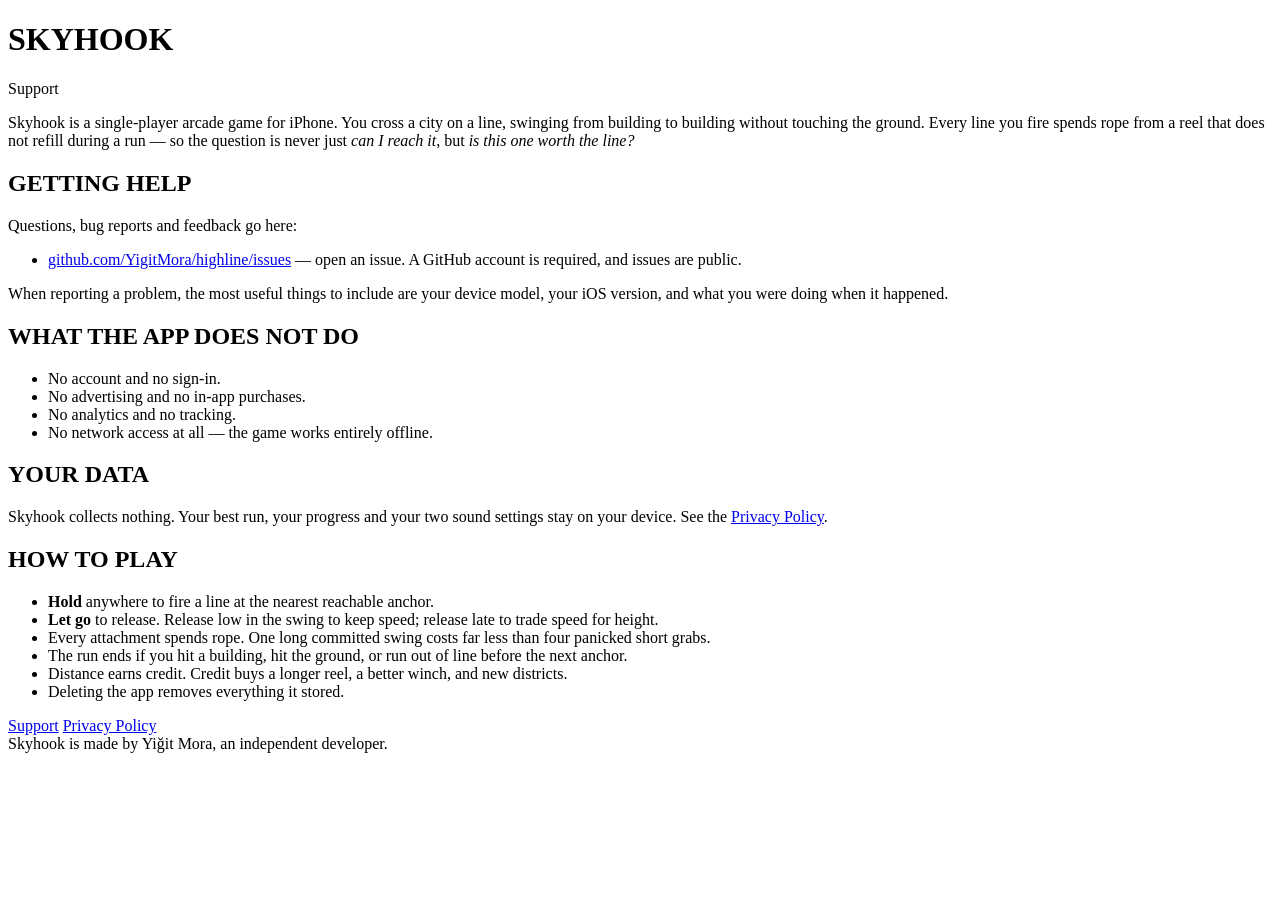
==== index.html @ b7bdbd47 "Support and privacy pages" ====
<!doctype html>
<html lang="en">
<head>
<meta charset="utf-8">
<meta name="viewport" content="width=device-width, initial-scale=1">
<title>Skyhook — Support</title>
<link rel="stylesheet" href="style.css">
</head>
<body>
<main>
  <h1>SKYHOOK</h1>
  <p class="sub">Support</p>

  <p>Skyhook is a single-player arcade game for iPhone. You cross a city on a line, swinging from building to building without touching the ground. Every line you fire spends rope from a reel that does not refill during a run — so the question is never just <em>can I reach it</em>, but <em>is this one worth the line?</em></p>

  <h2>GETTING HELP</h2>
  <p>Questions, bug reports and feedback go here:</p>
  <ul>
    <li><a href="https://github.com/YigitMora/highline/issues">github.com/YigitMora/highline/issues</a>
        — open an issue. A GitHub account is required, and issues are public.</li>
  </ul>
  <p>When reporting a problem, the most useful things to include are your device model, your iOS
  version, and what you were doing when it happened.</p>

  <h2>WHAT THE APP DOES NOT DO</h2>
  <ul>
    <li>No account and no sign-in.</li>
    <li>No advertising and no in-app purchases.</li>
    <li>No analytics and no tracking.</li>
    <li>No network access at all — the game works entirely offline.</li>
  </ul>

  <h2>YOUR DATA</h2>
  <p>Skyhook collects nothing. Your best run, your progress and your two sound settings stay on your
  device. See the <a href="privacy.html">Privacy Policy</a>.</p>

  <h2>HOW TO PLAY</h2>
  <ul>
    <li><strong>Hold</strong> anywhere to fire a line at the nearest reachable anchor.</li>
    <li><strong>Let go</strong> to release. Release low in the swing to keep speed; release late to trade speed for height.</li>
    <li>Every attachment spends rope. One long committed swing costs far less than four panicked short grabs.</li>
    <li>The run ends if you hit a building, hit the ground, or run out of line before the next anchor.</li>
    <li>Distance earns credit. Credit buys a longer reel, a better winch, and new districts.</li>
    <li>Deleting the app removes everything it stored.</li>
  </ul>

  <nav>
    <a href="index.html">Support</a>
    <a href="privacy.html">Privacy Policy</a>
  </nav>
  <footer>Skyhook is made by Yi&#287;it Mora, an independent developer.</footer>
</main>
</body>
</html>
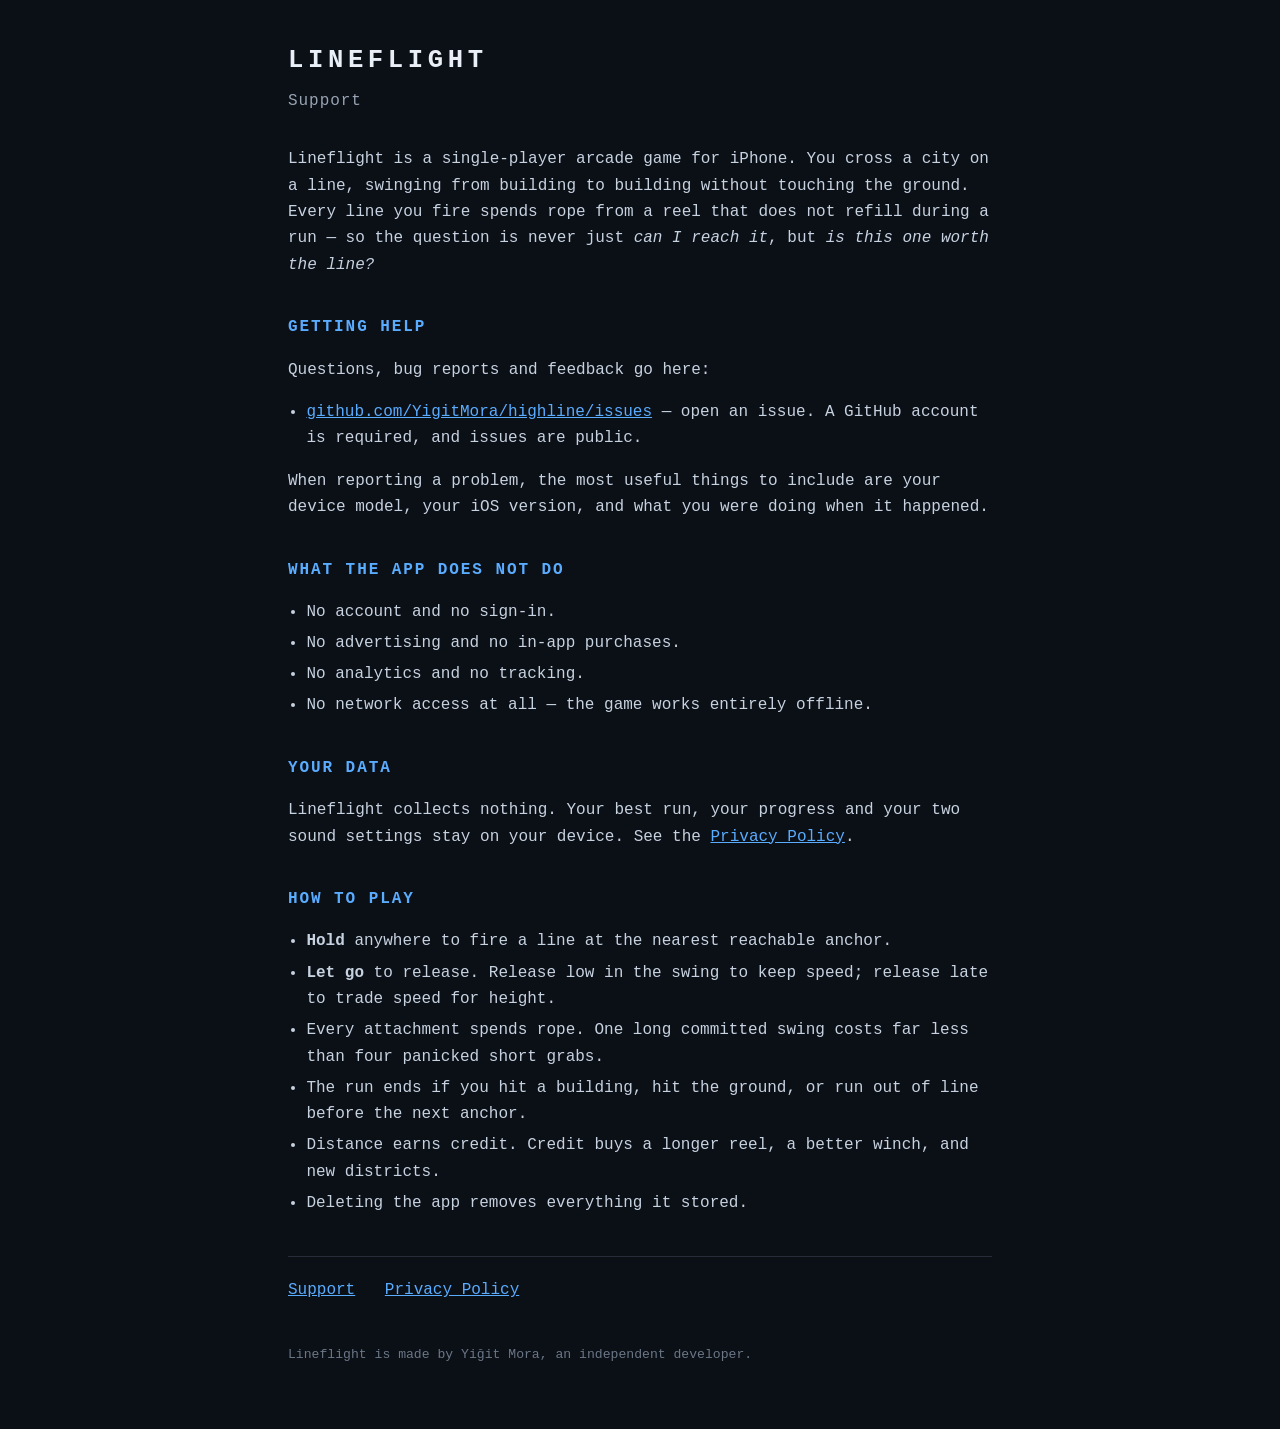
==== commit 299490e9: "Consumer name update" ====
--- a/index.html
+++ b/index.html
@@ -3,15 +3,15 @@
 <head>
 <meta charset="utf-8">
 <meta name="viewport" content="width=device-width, initial-scale=1">
-<title>Skyhook — Support</title>
+<title>Lineflight — Support</title>
 <link rel="stylesheet" href="style.css">
 </head>
 <body>
 <main>
-  <h1>SKYHOOK</h1>
+  <h1>LINEFLIGHT</h1>
   <p class="sub">Support</p>
 
-  <p>Skyhook is a single-player arcade game for iPhone. You cross a city on a line, swinging from building to building without touching the ground. Every line you fire spends rope from a reel that does not refill during a run — so the question is never just <em>can I reach it</em>, but <em>is this one worth the line?</em></p>
+  <p>Lineflight is a single-player arcade game for iPhone. You cross a city on a line, swinging from building to building without touching the ground. Every line you fire spends rope from a reel that does not refill during a run — so the question is never just <em>can I reach it</em>, but <em>is this one worth the line?</em></p>
 
   <h2>GETTING HELP</h2>
   <p>Questions, bug reports and feedback go here:</p>
@@ -31,7 +31,7 @@
   </ul>
 
   <h2>YOUR DATA</h2>
-  <p>Skyhook collects nothing. Your best run, your progress and your two sound settings stay on your
+  <p>Lineflight collects nothing. Your best run, your progress and your two sound settings stay on your
   device. See the <a href="privacy.html">Privacy Policy</a>.</p>
 
   <h2>HOW TO PLAY</h2>
@@ -48,7 +48,7 @@
     <a href="index.html">Support</a>
     <a href="privacy.html">Privacy Policy</a>
   </nav>
-  <footer>Skyhook is made by Yi&#287;it Mora, an independent developer.</footer>
+  <footer>Lineflight is made by Yi&#287;it Mora, an independent developer.</footer>
 </main>
 </body>
 </html>
--- a/style.css
+++ b/style.css
@@ -0,0 +1,20 @@
+/* One stylesheet, no fonts fetched, no scripts, no cookies, no analytics. */
+:root { color-scheme: dark; }
+* { box-sizing: border-box; }
+body {
+  margin: 0; padding: 2.5rem 1.25rem 4rem;
+  background: #0B0F16; color: #E9EFF6;
+  font: 16px/1.65 ui-monospace, SFMono-Regular, Menlo, Consolas, monospace;
+}
+main { max-width: 44rem; margin: 0 auto; }
+h1 { font-size: 1.6rem; letter-spacing: .18em; margin: 0 0 .35rem; }
+h2 { font-size: 1rem; letter-spacing: .12em; margin: 2.25rem 0 .6rem; color: #5AACFF; }
+p, li { color: #C7D2E0; }
+.sub { color: #98A3B3; margin: 0 0 2rem; letter-spacing: .06em; }
+ul { padding-left: 1.15rem; }
+li { margin: .3rem 0; }
+a { color: #5AACFF; }
+nav { margin: 2.5rem 0 0; padding-top: 1.25rem; border-top: 1px solid #262D38; }
+nav a { margin-right: 1.25rem; }
+footer { margin-top: 2.5rem; color: #6B7787; font-size: .82rem; }
+code { color: #E9EFF6; background: #161B22; padding: .1rem .35rem; border-radius: 4px; }
